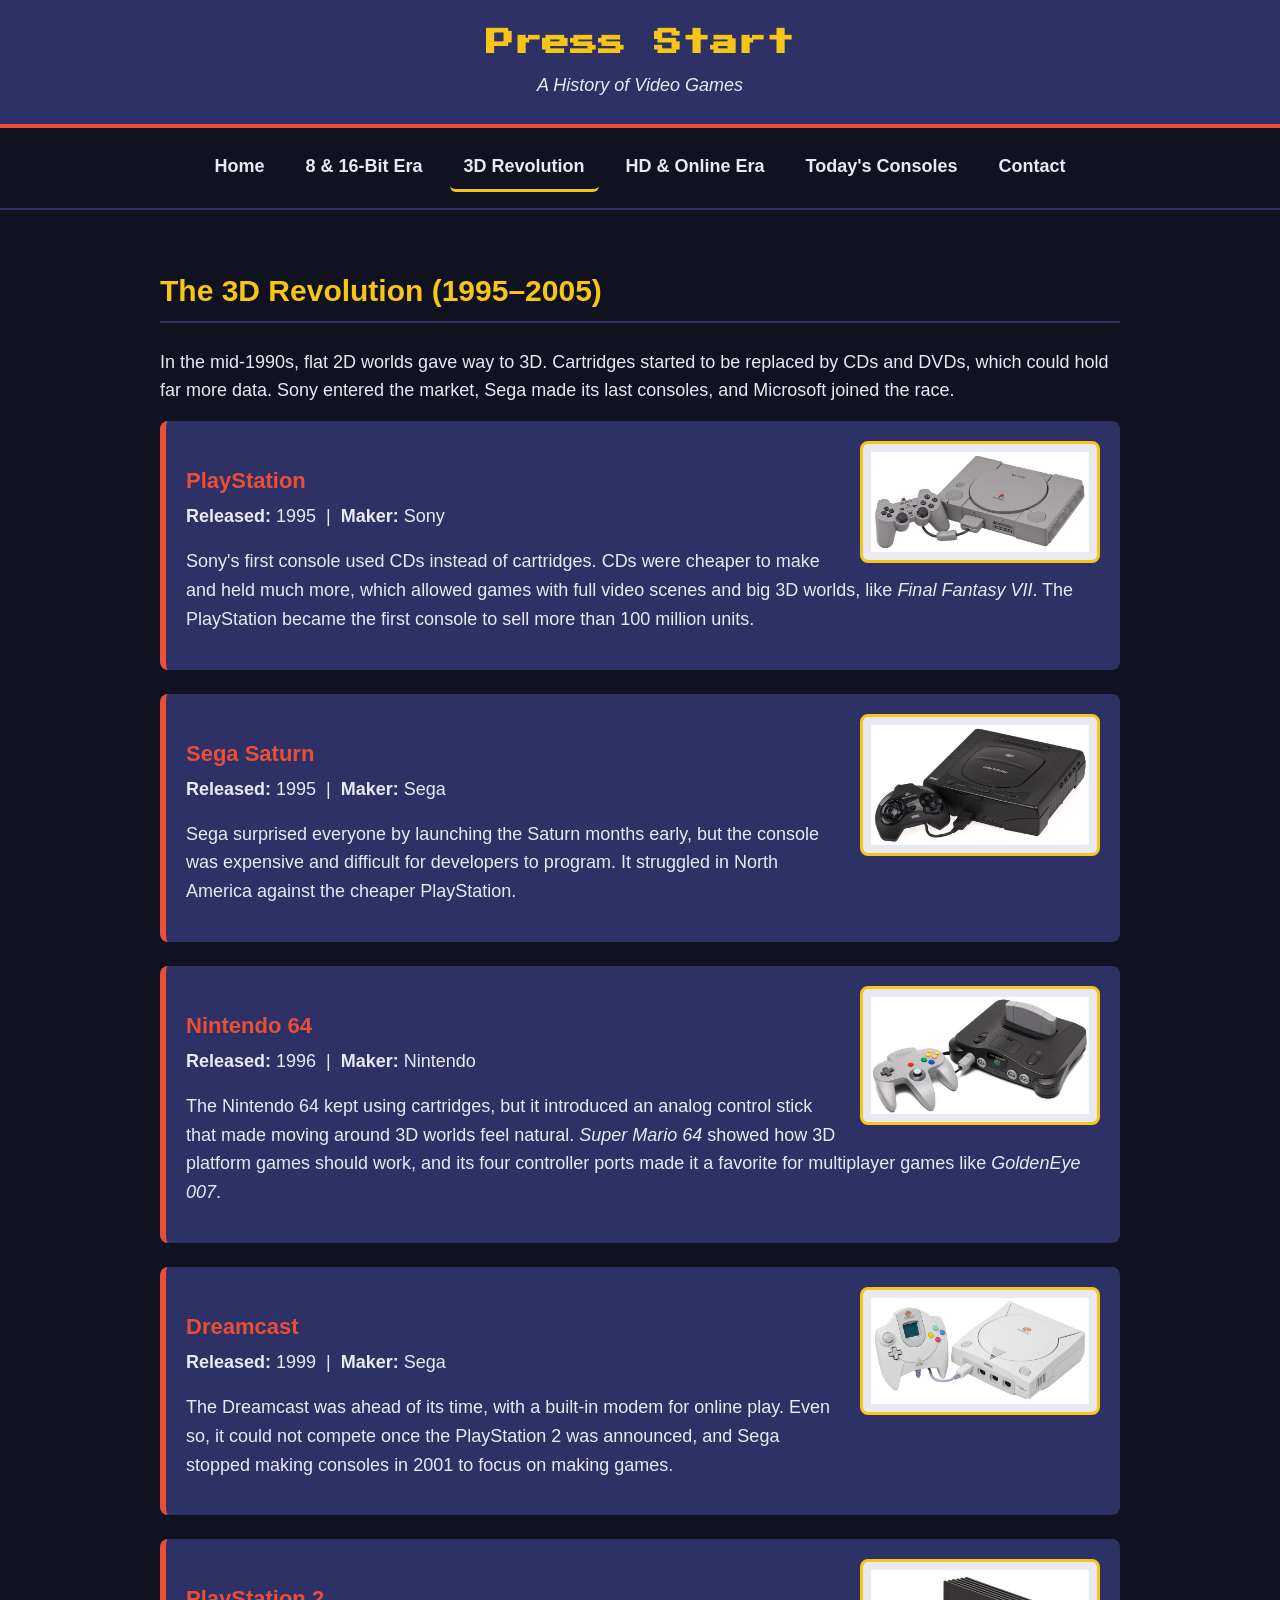
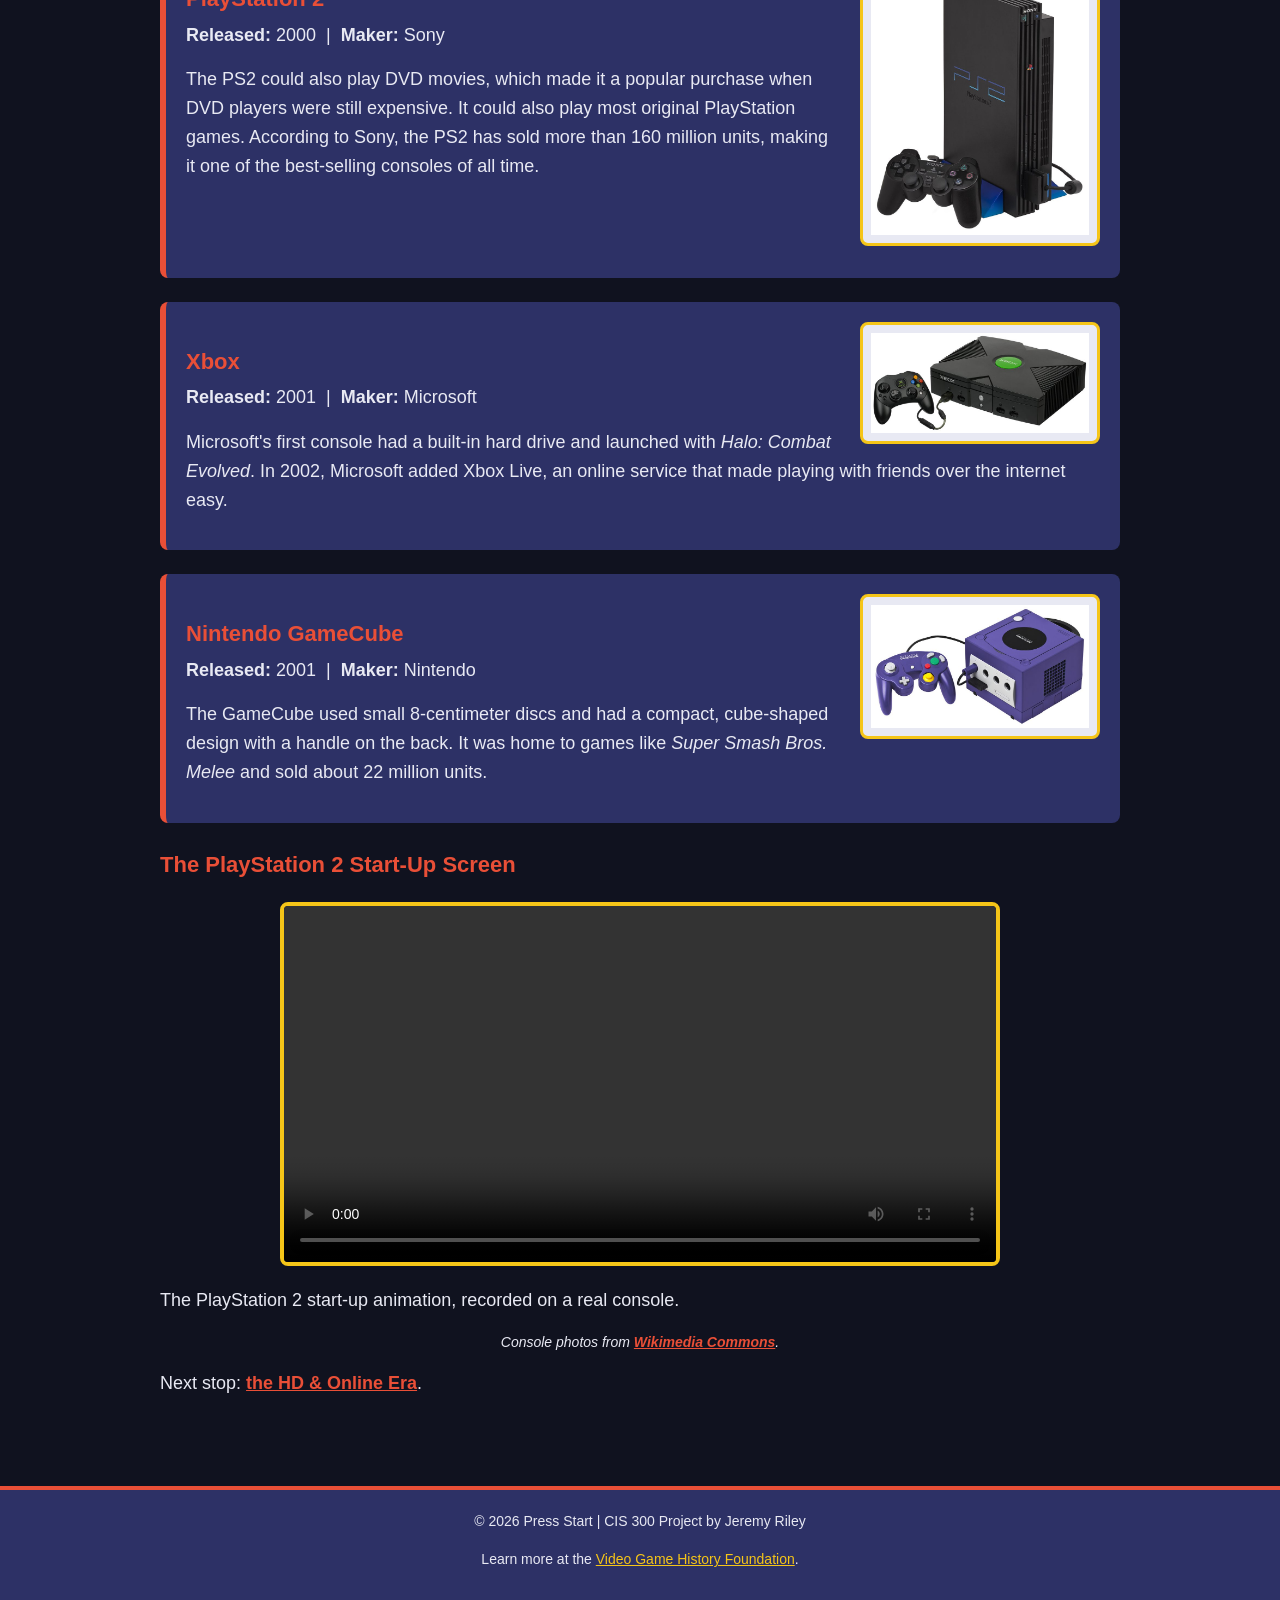
==== 3d-era.html @ 0dff4af9 "Add files via upload added photos" ====
<!DOCTYPE html>
<html lang="en">
<head>
  <meta charset="UTF-8">
  <meta name="viewport" content="width=device-width, initial-scale=1.0">
  <meta name="description" content="How video games moved into 3D with the PlayStation, Nintendo 64, Saturn, Dreamcast, PlayStation 2, Xbox, and GameCube.">
  <meta name="keywords" content="PlayStation, Nintendo 64, Sega Saturn, Dreamcast, PlayStation 2, Xbox, GameCube, 3D games">
  <meta name="author" content="Jeremy Riley">
  <title>3D Revolution | Press Start</title>
  <link rel="stylesheet" href="style.css">
</head>
<body>

  <!-- Site title -->
  <header>
    <h1>Press Start</h1>
    <p>A History of Video Games</p>
  </header>

  <!-- Navigation: same on every page -->
  <nav>
    <a href="index.html">Home</a>
    <a href="retro.html">8 &amp; 16-Bit Era</a>
    <a href="3d-era.html" class="current">3D Revolution</a>
    <a href="hd-era.html">HD &amp; Online Era</a>
    <a href="today.html">Today's Consoles</a>
    <a href="contact.html">Contact</a>
  </nav>

  <main>

    <h2>The 3D Revolution (1995&ndash;2005)</h2>
    <p>
      In the mid-1990s, flat 2D worlds gave way to 3D. Cartridges started to be replaced
      by CDs and DVDs, which could hold far more data. Sony entered the market, Sega
      made its last consoles, and Microsoft joined the race.
    </p>

    <section class="console">
      <img src="images/ps1.jpg" alt="The original gray PlayStation console with a controller" class="console-photo">
      <h3>PlayStation</h3>
      <p><strong>Released:</strong> 1995 &nbsp;|&nbsp; <strong>Maker:</strong> Sony</p>
      <p>
        Sony's first console used CDs instead of cartridges. CDs were cheaper to make and
        held much more, which allowed games with full video scenes and big 3D worlds, like
        <em>Final Fantasy VII</em>. The PlayStation became the first console to sell more
        than 100 million units.
      </p>
    </section>

    <section class="console">
      <img src="images/saturn.jpg" alt="The black Sega Saturn console with a controller" class="console-photo">
      <h3>Sega Saturn</h3>
      <p><strong>Released:</strong> 1995 &nbsp;|&nbsp; <strong>Maker:</strong> Sega</p>
      <p>
        Sega surprised everyone by launching the Saturn months early, but the console was
        expensive and difficult for developers to program. It struggled in North America
        against the cheaper PlayStation.
      </p>
    </section>

    <section class="console">
      <img src="images/n64.jpg" alt="The Nintendo 64 console with its three-handled controller" class="console-photo">
      <h3>Nintendo 64</h3>
      <p><strong>Released:</strong> 1996 &nbsp;|&nbsp; <strong>Maker:</strong> Nintendo</p>
      <p>
        The Nintendo 64 kept using cartridges, but it introduced an analog control stick
        that made moving around 3D worlds feel natural. <em>Super Mario 64</em> showed how
        3D platform games should work, and its four controller ports made it a favorite for
        multiplayer games like <em>GoldenEye 007</em>.
      </p>
    </section>

    <section class="console">
      <img src="images/dreamcast.jpg" alt="The white Sega Dreamcast console with a controller" class="console-photo">
      <h3>Dreamcast</h3>
      <p><strong>Released:</strong> 1999 &nbsp;|&nbsp; <strong>Maker:</strong> Sega</p>
      <p>
        The Dreamcast was ahead of its time, with a built-in modem for online play. Even so,
        it could not compete once the PlayStation 2 was announced, and Sega stopped making
        consoles in 2001 to focus on making games.
      </p>
    </section>

    <section class="console">
      <img src="images/ps2.jpg" alt="The black PlayStation 2 console with a DualShock 2 controller" class="console-photo">
      <h3>PlayStation 2</h3>
      <p><strong>Released:</strong> 2000 &nbsp;|&nbsp; <strong>Maker:</strong> Sony</p>
      <p>
        The PS2 could also play DVD movies, which made it a popular purchase when DVD players
        were still expensive. It could also play most original PlayStation games. According
        to Sony, the PS2 has sold more than 160 million units, making it one of the
        best-selling consoles of all time.
      </p>
    </section>

    <section class="console">
      <img src="images/xbox.jpg" alt="The original black Xbox console with a controller" class="console-photo">
      <h3>Xbox</h3>
      <p><strong>Released:</strong> 2001 &nbsp;|&nbsp; <strong>Maker:</strong> Microsoft</p>
      <p>
        Microsoft's first console had a built-in hard drive and launched with
        <em>Halo: Combat Evolved</em>. In 2002, Microsoft added Xbox Live, an online
        service that made playing with friends over the internet easy.
      </p>
    </section>

    <section class="console">
      <img src="images/gamecube.jpg" alt="The cube-shaped Nintendo GameCube console with a controller" class="console-photo">
      <h3>Nintendo GameCube</h3>
      <p><strong>Released:</strong> 2001 &nbsp;|&nbsp; <strong>Maker:</strong> Nintendo</p>
      <p>
        The GameCube used small 8-centimeter discs and had a compact, cube-shaped design
        with a handle on the back. It was home to games like <em>Super Smash Bros. Melee</em>
        and sold about 22 million units.
      </p>
    </section>

    <h3>The PlayStation 2 Start-Up Screen</h3>
    <!-- Put your phone recording in the video folder and name it ps2_start.mp4 -->
    <video controls>
      <source src="video/ps2_start.mp4" type="video/mp4">
      Your browser does not support the video tag.
    </video>
    <p>The PlayStation 2 start-up animation, recorded on a real console.</p>

    <p class="credit">
      Console photos from <a href="https://commons.wikimedia.org/" target="_blank">Wikimedia Commons</a>.
    </p>

    <p>
      Next stop: <a href="hd-era.html">the HD &amp; Online Era</a>.
    </p>

  </main>

  <footer>
    <p>&copy; 2026 Press Start | CIS 300 Project by Jeremy Riley</p>
    <p>
      Learn more at the
      <a href="https://gamehistory.org/" target="_blank">Video Game History Foundation</a>.
    </p>
  </footer>

</body>
</html>
---- style.css ----
/* =========================================================
   Press Start: A History of Video Games
   style.css - one external stylesheet for every page
   Link it in each page's <head>:
   <link rel="stylesheet" href="style.css">
   ========================================================= */

/* Pixel-style font for the site title only (from Google Fonts) */
@import url("https://fonts.googleapis.com/css2?family=Press+Start+2P&display=swap");


/* ---------- 1. Color scheme from realtimecolors.com ---------- */
:root {
  --text: #e8e9f3;
  --background: #10121f;
  --primary: #e94f37;
  --secondary: #2d3166;
  --accent: #f5c518;
}


/* ---------- 2. Whole page ---------- */
* {
  box-sizing: border-box;
}

body {
  margin: 0;
  background-color: var(--background);
  color: var(--text);
  font-family: Arial, Helvetica, sans-serif;
  font-size: 18px;
  line-height: 1.6;
}


/* ---------- 3. Header (site title) ---------- */
header {
  background-color: var(--secondary);
  text-align: center;
  padding: 24px 16px;
  border-bottom: 4px solid var(--primary);
}

header h1 {
  font-family: "Press Start 2P", monospace;
  font-size: 28px;
  color: var(--accent);
  margin: 0;
  line-height: 1.4;
}

header p {
  margin: 8px 0 0;
  font-style: italic;
}


/* ---------- 4. Navigation bar ---------- */
nav {
  background-color: var(--background);
  text-align: center;
  padding: 12px 8px;
  border-bottom: 2px solid var(--secondary);
}

nav a {
  display: inline-block;
  color: var(--text);
  text-decoration: none;
  font-weight: bold;
  padding: 8px 14px;
  margin: 4px;
  border-radius: 6px;
}

nav a:hover {
  background-color: var(--primary);
  color: var(--text);
}

/* Add class="current" to the nav link for the page you're on */
nav a.current {
  border-bottom: 3px solid var(--accent);
}


/* ---------- 5. Main content area ---------- */
main {
  max-width: 1000px;
  margin: 0 auto;
  padding: 32px 20px;
}

h2 {
  color: var(--accent);
  font-size: 30px;
  border-bottom: 2px solid var(--secondary);
  padding-bottom: 6px;
}

h3 {
  color: var(--primary);
  font-size: 22px;
  margin-bottom: 4px;
}

p {
  margin: 0 0 16px;
}

/* Links inside the page text (not the nav) */
main a {
  color: var(--primary);
  font-weight: bold;
}

main a:hover {
  color: var(--accent);
}

/* Console photos */
img {
  max-width: 100%;
  height: auto;
  border-radius: 8px;
}

/* A box for each console: <section class="console"> ... </section> */
.console {
  background-color: var(--secondary);
  padding: 20px;
  margin-bottom: 24px;
  border-left: 6px solid var(--primary);
  border-radius: 8px;
}


/* ---------- 6. Console table (Home page) ---------- */
table {
  width: 100%;
  border-collapse: collapse;
  margin: 24px 0;
}

caption {
  font-weight: bold;
  color: var(--accent);
  margin-bottom: 8px;
}

th {
  background-color: var(--primary);
  color: var(--text);
  text-align: left;
  padding: 12px;
}

td {
  padding: 12px;
  border-bottom: 1px solid var(--secondary);
}

tr:nth-child(even) {
  background-color: var(--secondary);
}


/* ---------- 7. Video (PS2 start-up clip) ---------- */
video {
  display: block;
  width: 100%;
  max-width: 720px;
  margin: 20px auto;
  border: 4px solid var(--accent);
  border-radius: 8px;
}


/* ---------- 8. Contact form ---------- */
form {
  background-color: var(--secondary);
  padding: 24px;
  border-radius: 8px;
  max-width: 600px;
}

label {
  display: block;
  font-weight: bold;
  margin-top: 16px;
  margin-bottom: 6px;
}

input[type="text"],
input[type="email"],
select,
textarea {
  width: 100%;
  padding: 10px;
  font-size: 16px;
  background-color: var(--background);
  color: var(--text);
  border: 2px solid var(--text);
  border-radius: 6px;
}

/* Highlight the box the visitor is typing in */
input:focus,
select:focus,
textarea:focus {
  border-color: var(--accent);
  outline: none;
}

/* Keep radio buttons on one line with their labels */
fieldset {
  border: 2px solid var(--text);
  border-radius: 6px;
  margin-top: 16px;
}

fieldset label {
  display: inline;
  font-weight: normal;
  margin-right: 16px;
}

button,
input[type="submit"] {
  background-color: var(--primary);
  color: var(--text);
  font-size: 18px;
  font-weight: bold;
  padding: 12px 28px;
  margin-top: 20px;
  border: none;
  border-radius: 6px;
  cursor: pointer;
}

button:hover,
input[type="submit"]:hover {
  background-color: var(--accent);
  color: var(--background);
}


/* ---------- 9. Footer ---------- */
footer {
  background-color: var(--secondary);
  text-align: center;
  padding: 20px;
  margin-top: 40px;
  font-size: 14px;
  border-top: 4px solid var(--primary);
}

footer a {
  color: var(--accent);
}


/* ---------- 10. Phones and small screens ---------- */
@media (max-width: 600px) {
  header h1 {
    font-size: 18px;
  }

  nav a {
    display: block;
    margin: 4px 0;
  }

  h2 {
    font-size: 24px;
  }
}


/* ---------- 11. Console photos and credits ---------- */
/* Lets the console box grow to fit a floated photo */
.console {
  display: flow-root;
}

/* Photo sits on the right side of each console box */
.console-photo {
  float: right;
  width: 240px;
  margin: 0 0 12px 20px;
  padding: 8px;
  background-color: var(--text);
  border: 3px solid var(--accent);
}

/* Small italic line for photo and video credits */
.credit {
  font-size: 14px;
  font-style: italic;
  text-align: center;
}

/* On phones, the photo goes full width above the text */
@media (max-width: 600px) {
  .console-photo {
    float: none;
    display: block;
    width: 100%;
    margin: 0 0 12px 0;
  }
}


/* ---------- 12. Small photos on the Home page era boxes ---------- */
.era-thumb {
  float: right;
  width: 160px;
  margin: 0 0 8px 16px;
  padding: 6px;
  background-color: var(--text);
  border: 3px solid var(--accent);
  border-radius: 8px;
}

@media (max-width: 600px) {
  .era-thumb {
    width: 110px;
  }
}
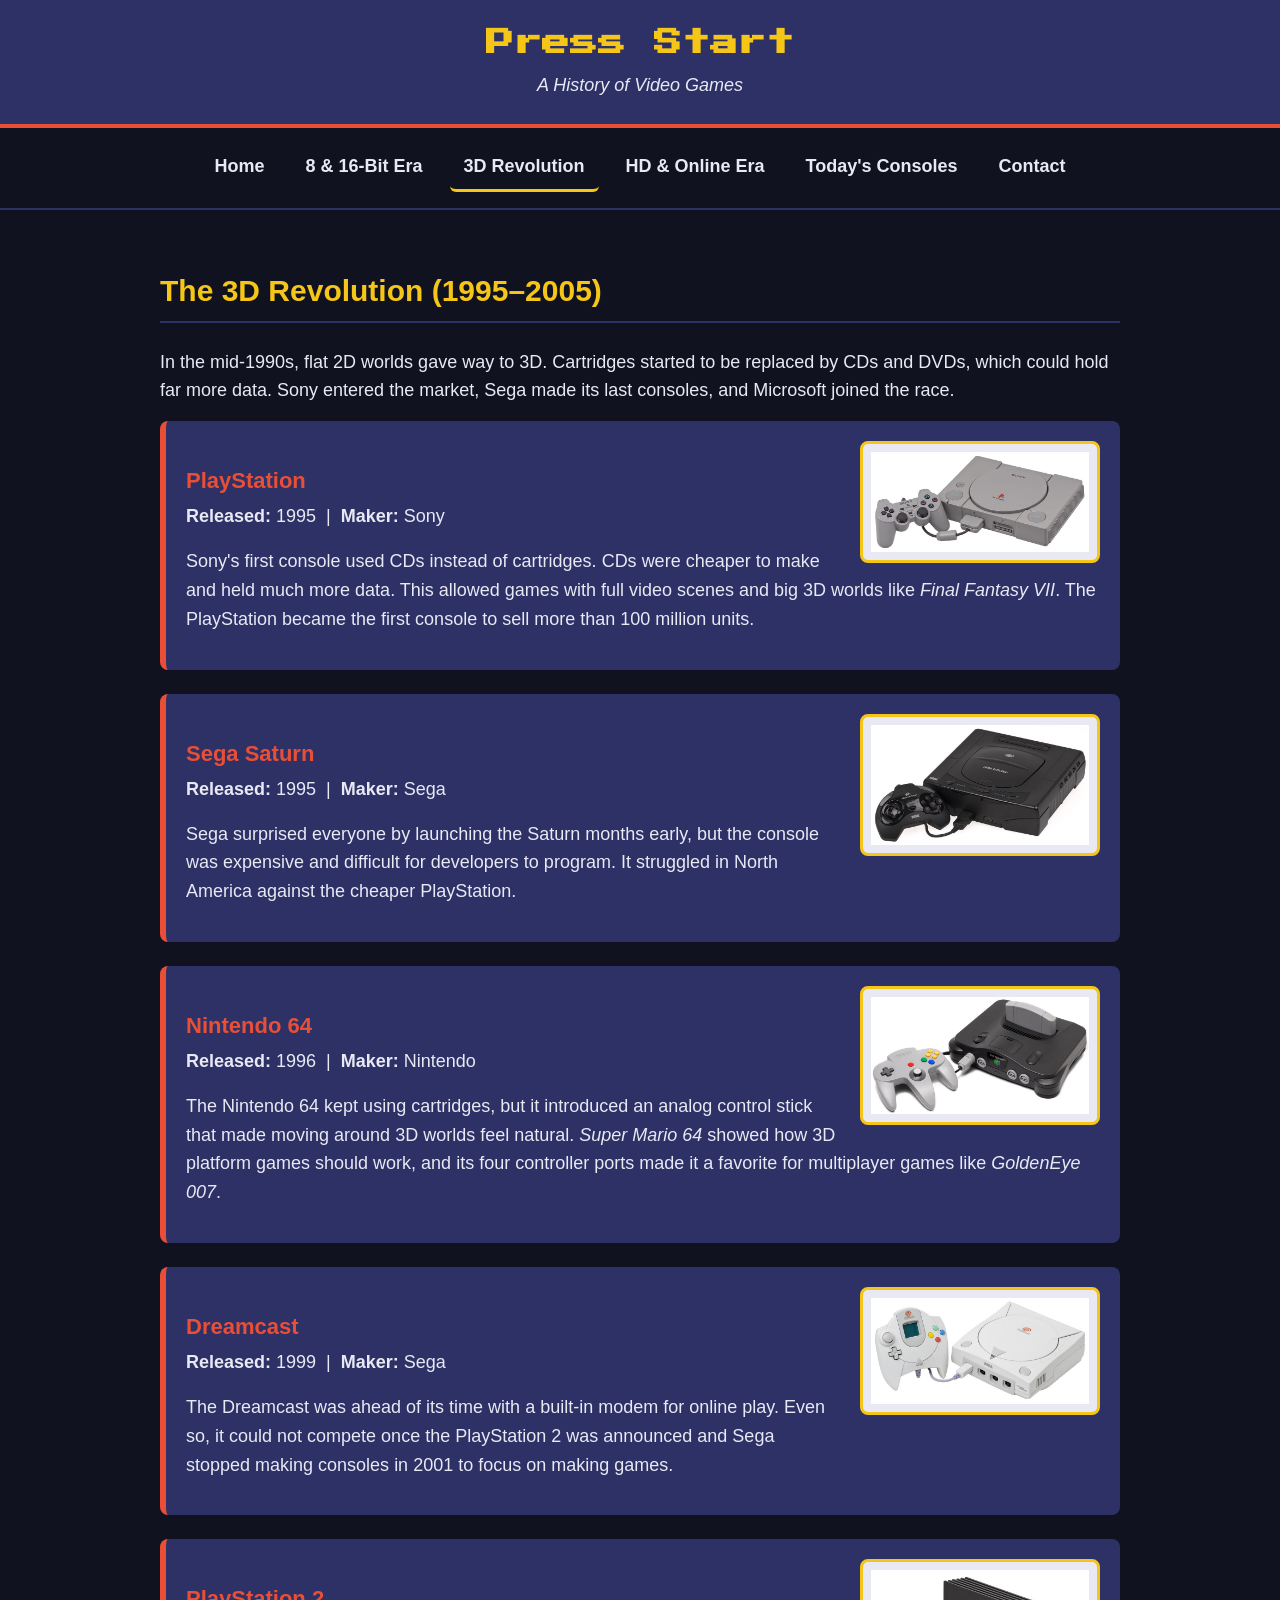
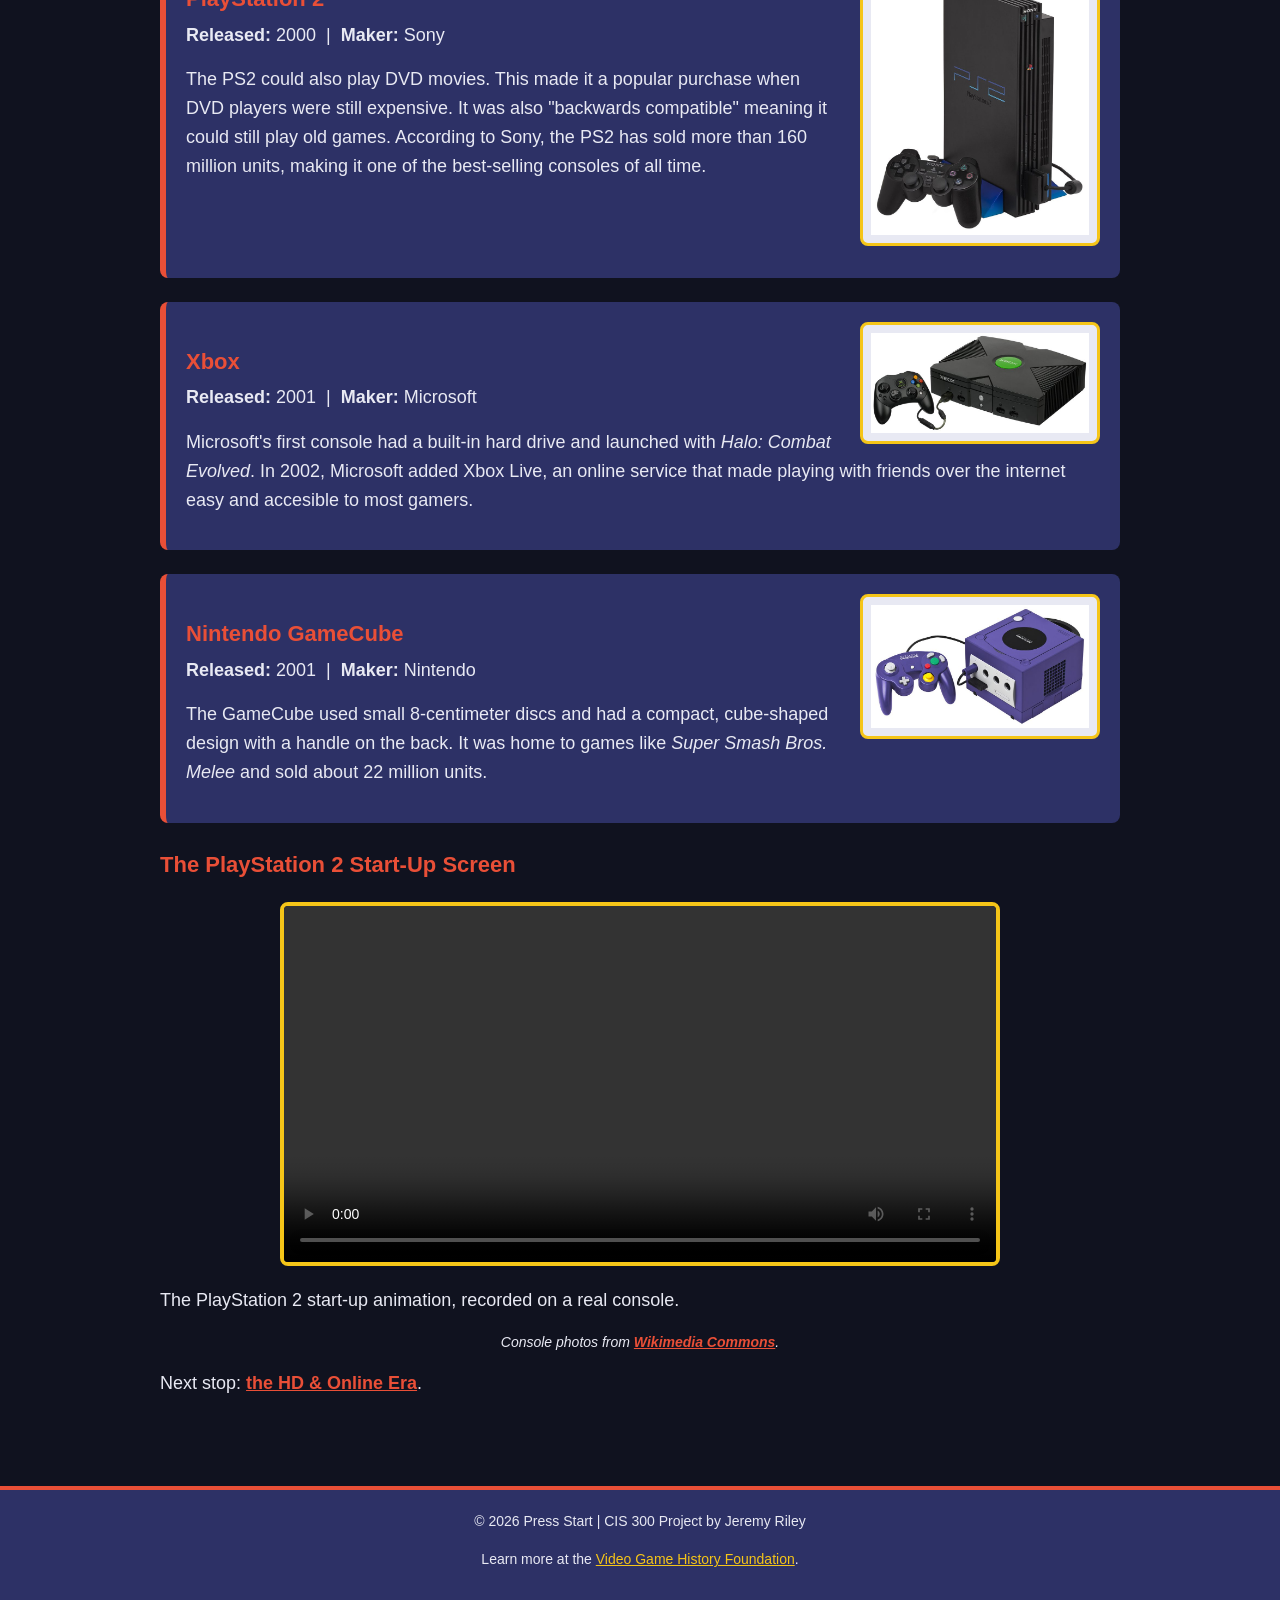
==== commit b69332b4: "Refine descriptions of gaming consoles Updated text for clarity and improved readability." ====
--- a/3d-era.html
+++ b/3d-era.html
@@ -42,7 +42,7 @@
       <p><strong>Released:</strong> 1995 &nbsp;|&nbsp; <strong>Maker:</strong> Sony</p>
       <p>
         Sony's first console used CDs instead of cartridges. CDs were cheaper to make and
-        held much more, which allowed games with full video scenes and big 3D worlds, like
+        held much more data. This allowed games with full video scenes and big 3D worlds like
         <em>Final Fantasy VII</em>. The PlayStation became the first console to sell more
         than 100 million units.
       </p>
@@ -76,8 +76,8 @@
       <h3>Dreamcast</h3>
       <p><strong>Released:</strong> 1999 &nbsp;|&nbsp; <strong>Maker:</strong> Sega</p>
       <p>
-        The Dreamcast was ahead of its time, with a built-in modem for online play. Even so,
-        it could not compete once the PlayStation 2 was announced, and Sega stopped making
+        The Dreamcast was ahead of its time with a built-in modem for online play. Even so,
+        it could not compete once the PlayStation 2 was announced and Sega stopped making
         consoles in 2001 to focus on making games.
       </p>
     </section>
@@ -87,9 +87,9 @@
       <h3>PlayStation 2</h3>
       <p><strong>Released:</strong> 2000 &nbsp;|&nbsp; <strong>Maker:</strong> Sony</p>
       <p>
-        The PS2 could also play DVD movies, which made it a popular purchase when DVD players
-        were still expensive. It could also play most original PlayStation games. According
-        to Sony, the PS2 has sold more than 160 million units, making it one of the
+        The PS2 could also play DVD movies. This made it a popular purchase when DVD players
+        were still expensive. It was also "backwards compatible" meaning it could still play old games. 
+        According to Sony, the PS2 has sold more than 160 million units, making it one of the
         best-selling consoles of all time.
       </p>
     </section>
@@ -101,7 +101,7 @@
       <p>
         Microsoft's first console had a built-in hard drive and launched with
         <em>Halo: Combat Evolved</em>. In 2002, Microsoft added Xbox Live, an online
-        service that made playing with friends over the internet easy.
+        service that made playing with friends over the internet easy and accesible to most gamers.
       </p>
     </section>
 
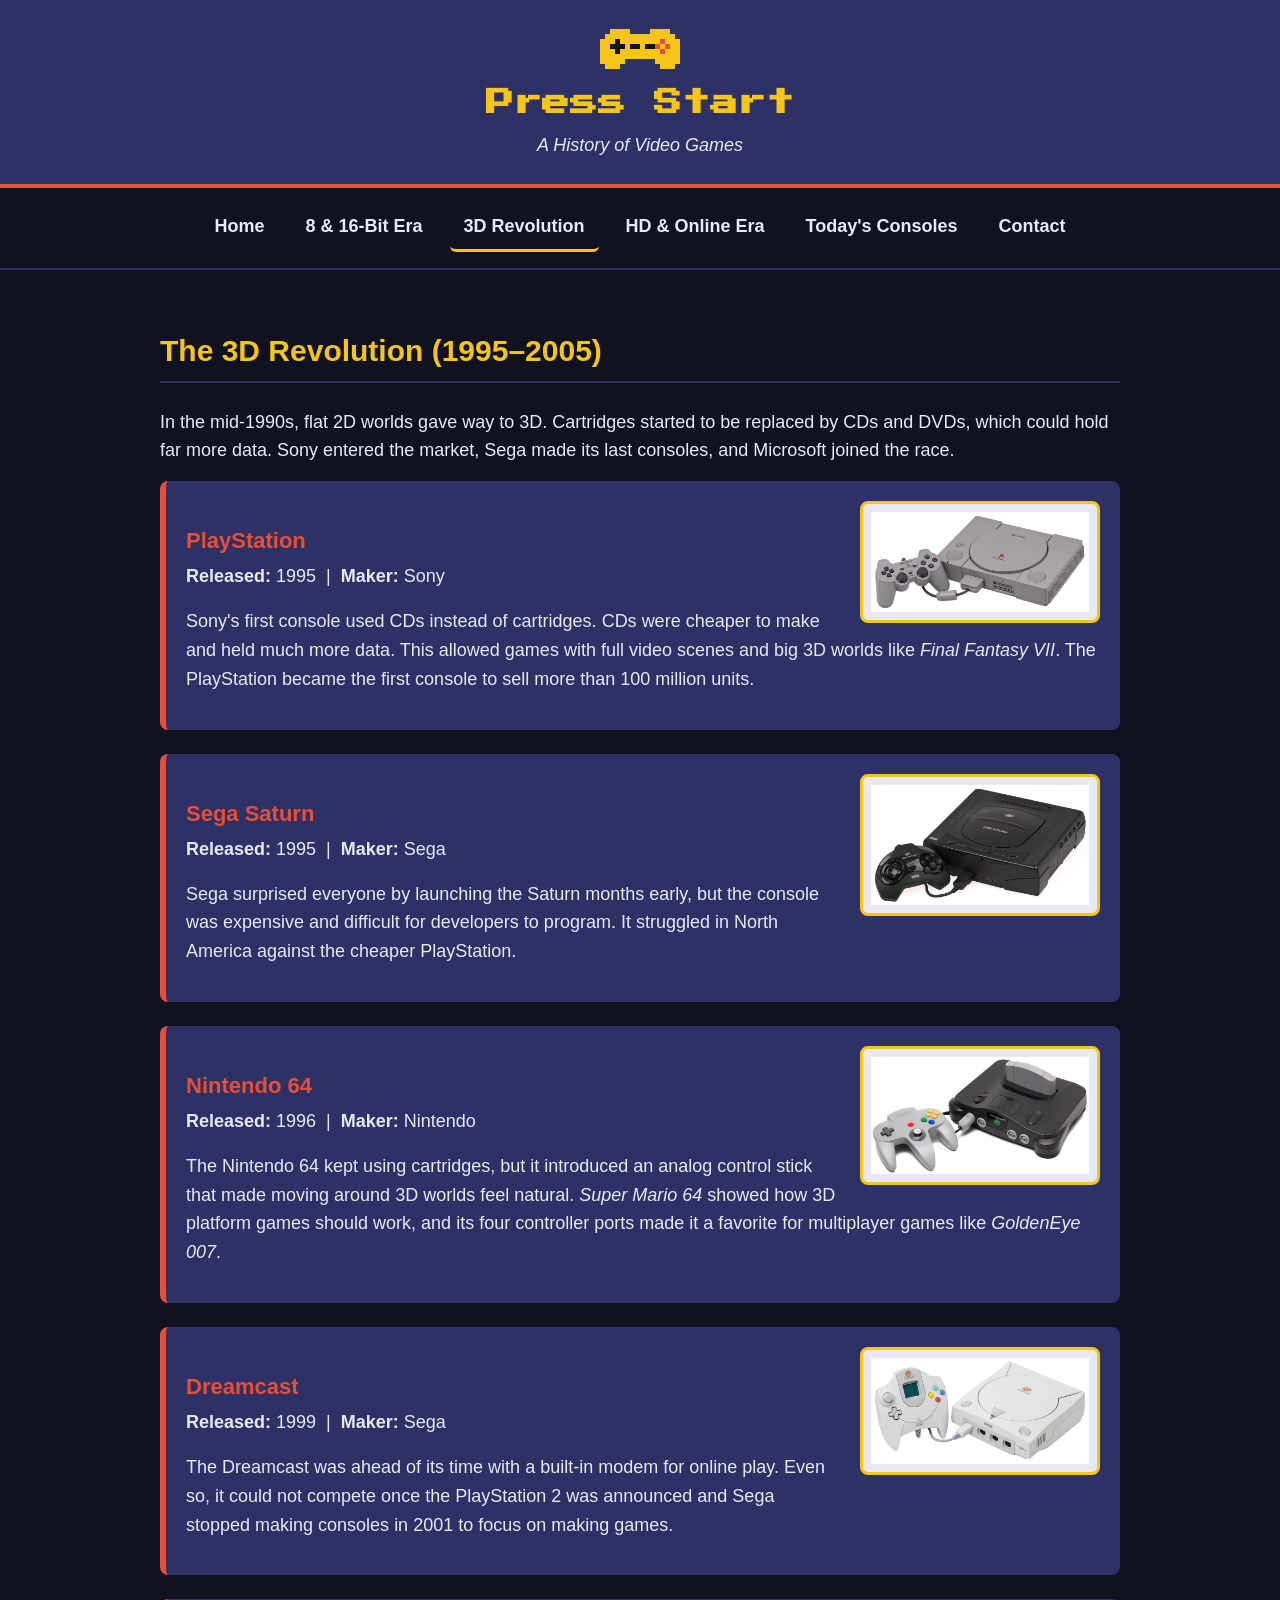
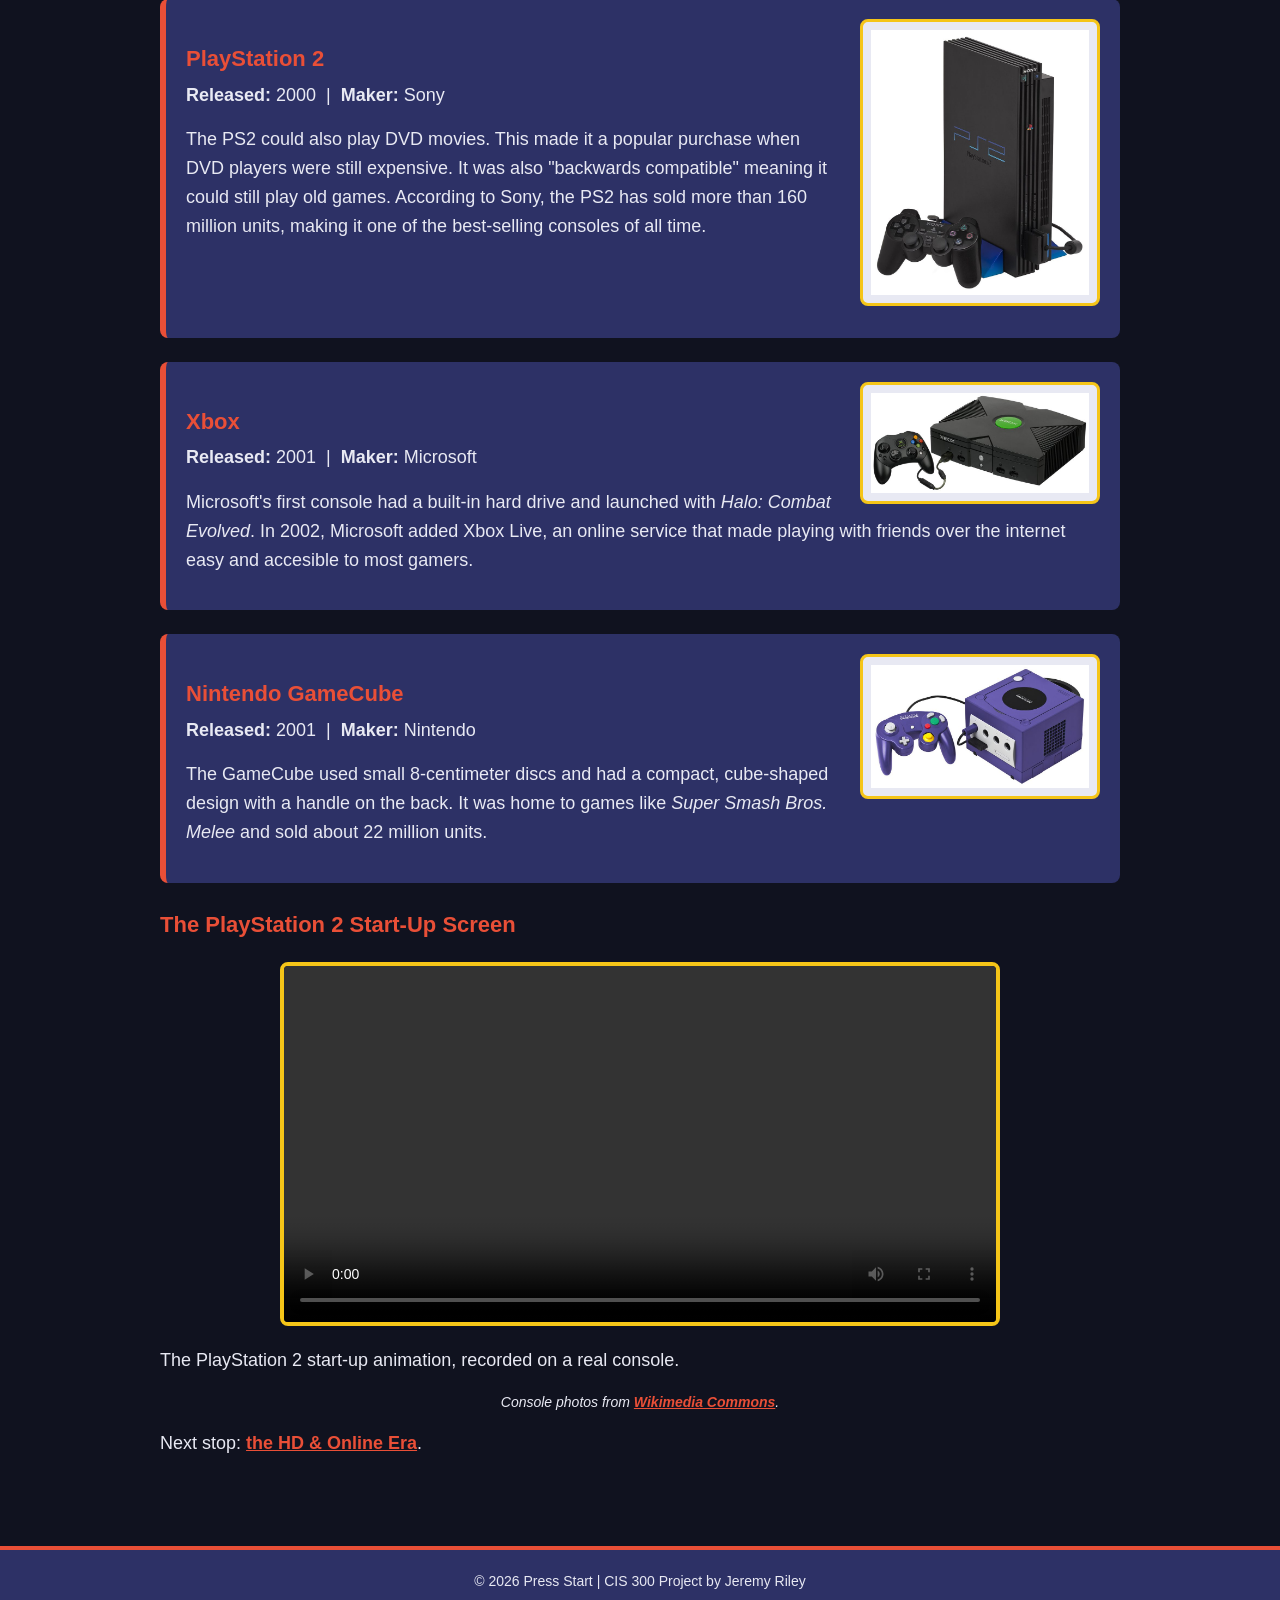
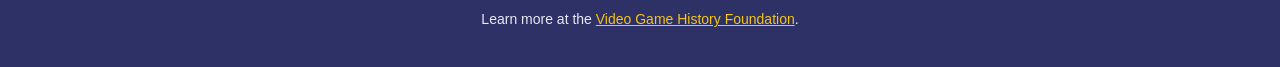
==== commit effab6fd: "Add files via upload" ====
--- a/3d-era.html
+++ b/3d-era.html
@@ -8,11 +8,13 @@
   <meta name="author" content="Jeremy Riley">
   <title>3D Revolution | Press Start</title>
   <link rel="stylesheet" href="style.css">
+  <link rel="icon" href="favicon.ico" type="image/x-icon">
 </head>
 <body>
 
   <!-- Site title -->
   <header>
+    <img src="images/logo.png" alt="Press Start logo: a gold pixel-art game controller" class="logo">
     <h1>Press Start</h1>
     <p>A History of Video Games</p>
   </header>
@@ -117,7 +119,6 @@
     </section>
 
     <h3>The PlayStation 2 Start-Up Screen</h3>
-    <!-- Put your phone recording in the video folder and name it ps2_start.mp4 -->
     <video controls>
       <source src="video/ps2_start.mp4" type="video/mp4">
       Your browser does not support the video tag.
--- a/style.css
+++ b/style.css
@@ -328,3 +328,14 @@
     width: 110px;
   }
 }
+
+
+/* ---------- 13. Header logo ---------- */
+header .logo {
+  display: block;
+  width: 80px;
+  height: auto;
+  margin: 0 auto 10px;
+  border-radius: 0;
+  image-rendering: pixelated;
+}
